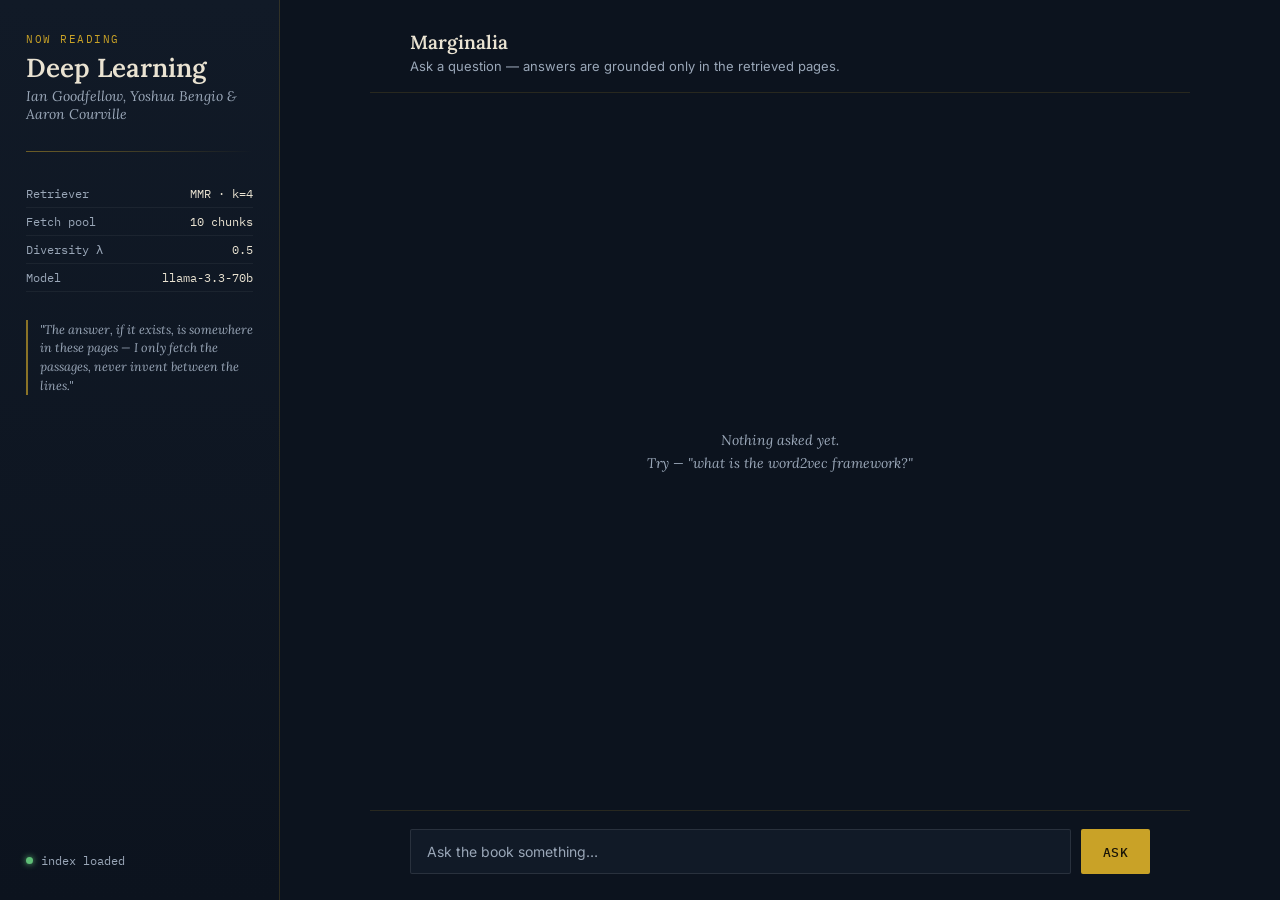
==== 09_Project/templates/index.html @ cace69a3 "added" ====
<!DOCTYPE html>
<html lang="en">
<head>
<meta charset="UTF-8">
<meta name="viewport" content="width=device-width, initial-scale=1.0">
<title>Marginalia — Deep Learning Reading Companion</title>
<link rel="preconnect" href="https://fonts.googleapis.com">
<link href="https://fonts.googleapis.com/css2?family=Lora:ital,wght@0,500;0,600;1,500&family=Inter:wght@400;500;600&family=IBM+Plex+Mono:wght@400;500&display=swap" rel="stylesheet">
<style>
  :root{
    --ink:#111a27;
    --ink-2:#0c131e;
    --paper:#f4eddc;
    --paper-dim:#e9e0cb;
    --gold:#c9a227;
    --gold-dim:#8a7327;
    --slate:#2c3b4d;
    --slate-2:#3a4c62;
    --text-light:#eae3d2;
    --text-dim:#9aa7b8;
    --text-dark:#20180a;
    --radius:2px;
  }

  *{box-sizing:border-box;}
  html,body{height:100%;}
  body{
    margin:0;
    background:var(--ink-2);
    color:var(--text-light);
    font-family:'Inter',sans-serif;
    display:flex;
    min-height:100vh;
  }

  /* ---------- Sidebar: the book jacket ---------- */
  .jacket{
    width:280px;
    flex-shrink:0;
    background:linear-gradient(180deg,var(--ink) 0%, var(--ink-2) 100%);
    border-right:1px solid rgba(201,162,39,0.18);
    padding:32px 26px;
    display:flex;
    flex-direction:column;
    gap:28px;
  }

  .jacket-eyebrow{
    font-family:'IBM Plex Mono',monospace;
    font-size:11px;
    letter-spacing:0.14em;
    text-transform:uppercase;
    color:var(--gold);
  }

  .jacket-title{
    font-family:'Lora',serif;
    font-size:26px;
    font-weight:600;
    line-height:1.25;
    color:var(--text-light);
    margin:6px 0 2px;
  }

  .jacket-author{
    font-family:'Lora',serif;
    font-style:italic;
    font-size:14px;
    color:var(--text-dim);
  }

  .spine-rule{
    height:1px;
    background:linear-gradient(90deg, var(--gold) 0%, transparent 100%);
    opacity:0.5;
  }

  .stat-row{
    display:flex;
    justify-content:space-between;
    font-family:'IBM Plex Mono',monospace;
    font-size:12px;
    color:var(--text-dim);
    padding:6px 0;
    border-bottom:1px solid rgba(255,255,255,0.05);
  }
  .stat-row span:last-child{color:var(--text-light);}

  .status-line{
    display:flex;
    align-items:center;
    gap:8px;
    font-family:'IBM Plex Mono',monospace;
    font-size:12px;
    color:var(--text-dim);
    margin-top:auto;
  }
  .status-dot{
    width:7px;height:7px;border-radius:50%;
    background:#5fbf77;
    box-shadow:0 0 6px #5fbf77;
    flex-shrink:0;
  }
  .status-dot.offline{background:#c95050;box-shadow:0 0 6px #c95050;}

  .jacket-note{
    font-family:'Lora',serif;
    font-style:italic;
    font-size:12.5px;
    color:var(--text-dim);
    line-height:1.5;
    border-left:2px solid var(--gold-dim);
    padding-left:12px;
  }

  /* ---------- Main reading column ---------- */
  .page{
    flex:1;
    display:flex;
    flex-direction:column;
    max-width:820px;
    margin:0 auto;
    width:100%;
    min-width:0;
  }

  .page-header{
    padding:30px 40px 18px;
    border-bottom:1px solid rgba(201,162,39,0.15);
  }
  .page-header h1{
    font-family:'Lora',serif;
    font-weight:600;
    font-size:19px;
    margin:0 0 4px;
    color:var(--text-light);
  }
  .page-header p{
    margin:0;
    font-size:13px;
    color:var(--text-dim);
  }

  .thread{
    flex:1;
    overflow-y:auto;
    padding:28px 40px;
    display:flex;
    flex-direction:column;
    gap:22px;
  }

  .msg{
    max-width:78%;
    display:flex;
    flex-direction:column;
    gap:8px;
  }
  .msg.user{align-self:flex-end;}
  .msg.ai{align-self:flex-start;}

  .msg-label{
    font-family:'IBM Plex Mono',monospace;
    font-size:10.5px;
    letter-spacing:0.1em;
    text-transform:uppercase;
    color:var(--text-dim);
  }
  .msg.user .msg-label{text-align:right;}

  .bubble{
    padding:14px 18px;
    font-size:14.5px;
    line-height:1.6;
    border-radius:var(--radius);
    white-space:pre-wrap;
  }

  .msg.user .bubble{
    background:var(--slate);
    color:var(--text-light);
    border-top-right-radius:0;
  }

  .msg.ai .bubble{
    background:var(--paper);
    color:var(--text-dark);
    font-family:'Lora',serif;
    font-size:15px;
    border-top-left-radius:0;
    box-shadow:0 1px 0 rgba(0,0,0,0.15);
  }

  .footnote{
    font-family:'IBM Plex Mono',monospace;
    font-size:11px;
    color:var(--gold-dim);
    border-top:1px solid rgba(201,162,39,0.35);
    padding-top:6px;
    margin-top:2px;
  }

  .thinking{
    align-self:flex-start;
    font-family:'IBM Plex Mono',monospace;
    font-size:12px;
    color:var(--text-dim);
    padding-left:2px;
  }
  .thinking .dots span{
    animation:blink 1.4s infinite;
    opacity:0.2;
  }
  .thinking .dots span:nth-child(2){animation-delay:0.2s;}
  .thinking .dots span:nth-child(3){animation-delay:0.4s;}
  @keyframes blink{ 0%,80%,100%{opacity:0.2;} 40%{opacity:1;} }

  /* ---------- Composer ---------- */
  .composer{
    padding:18px 40px 26px;
    border-top:1px solid rgba(201,162,39,0.15);
    display:flex;
    gap:10px;
  }
  .composer input{
    flex:1;
    background:var(--ink);
    border:1px solid rgba(255,255,255,0.1);
    color:var(--text-light);
    font-family:'Inter',sans-serif;
    font-size:14px;
    padding:13px 16px;
    border-radius:var(--radius);
    outline:none;
  }
  .composer input:focus{border-color:var(--gold-dim);}
  .composer input::placeholder{color:var(--text-dim);}

  .composer button{
    background:var(--gold);
    color:#1a1508;
    border:none;
    font-family:'IBM Plex Mono',monospace;
    font-size:12.5px;
    font-weight:500;
    letter-spacing:0.04em;
    text-transform:uppercase;
    padding:0 22px;
    border-radius:var(--radius);
    cursor:pointer;
    transition:background 0.15s ease;
  }
  .composer button:hover{background:#e0b62e;}
  .composer button:disabled{background:var(--gold-dim);cursor:not-allowed;}

  .empty-state{
    margin:auto;
    text-align:center;
    color:var(--text-dim);
    font-family:'Lora',serif;
    font-style:italic;
    font-size:14px;
    max-width:340px;
    line-height:1.6;
  }

  /* scrollbar */
  .thread::-webkit-scrollbar{width:8px;}
  .thread::-webkit-scrollbar-thumb{background:rgba(201,162,39,0.25);border-radius:4px;}

  @media (max-width:720px){
    .jacket{display:none;}
    .page-header,.thread,.composer{padding-left:20px;padding-right:20px;}
  }
</style>
</head>
<body>

  <aside class="jacket">
    <div>
      <div class="jacket-eyebrow">Now reading</div>
      <div class="jacket-title">Deep Learning</div>
      <div class="jacket-author">Ian Goodfellow, Yoshua Bengio &amp; Aaron Courville</div>
    </div>

    <div class="spine-rule"></div>

    <div>
      <div class="stat-row"><span>Retriever</span><span>MMR · k=4</span></div>
      <div class="stat-row"><span>Fetch pool</span><span>10 chunks</span></div>
      <div class="stat-row"><span>Diversity λ</span><span>0.5</span></div>
      <div class="stat-row"><span>Model</span><span>llama-3.3-70b</span></div>
    </div>

    <div class="jacket-note">
      "The answer, if it exists, is somewhere in these pages — I only fetch the passages, never invent between the lines."
    </div>

    <div class="status-line">
      <span class="status-dot" id="statusDot"></span>
      <span id="statusText">checking connection…</span>
    </div>
  </aside>

  <main class="page">
    <div class="page-header">
      <h1>Marginalia</h1>
      <p>Ask a question — answers are grounded only in the retrieved pages.</p>
    </div>

    <div class="thread" id="thread">
      <div class="empty-state" id="emptyState">
        Nothing asked yet.<br>Try — "what is the word2vec framework?"
      </div>
    </div>

    <form class="composer" id="composer" autocomplete="off">
      <input type="text" id="queryInput" placeholder="Ask the book something…" />
      <button type="submit" id="sendBtn">Ask</button>
    </form>
  </main>

<script>
  const thread = document.getElementById('thread');
  const emptyState = document.getElementById('emptyState');
  const composer = document.getElementById('composer');
  const input = document.getElementById('queryInput');
  const sendBtn = document.getElementById('sendBtn');
  const statusDot = document.getElementById('statusDot');
  const statusText = document.getElementById('statusText');

  function addMessage(role, text, pages){
    if(emptyState) emptyState.remove();

    const wrap = document.createElement('div');
    wrap.className = 'msg ' + role;

    const label = document.createElement('div');
    label.className = 'msg-label';
    label.textContent = role === 'user' ? 'you' : 'marginalia';
    wrap.appendChild(label);

    const bubble = document.createElement('div');
    bubble.className = 'bubble';
    bubble.textContent = text;
    wrap.appendChild(bubble);

    if(role === 'ai' && pages && pages.length){
      const fn = document.createElement('div');
      fn.className = 'footnote';
      fn.textContent = 'pp. ' + pages.map(p => p + 1).join(', ');
      wrap.appendChild(fn);
    }

    thread.appendChild(wrap);
    thread.scrollTop = thread.scrollHeight;
    return wrap;
  }

  function addThinking(){
    const el = document.createElement('div');
    el.className = 'thinking';
    el.id = 'thinkingIndicator';
    el.innerHTML = 'turning pages<span class="dots"><span>.</span><span>.</span><span>.</span></span>';
    thread.appendChild(el);
    thread.scrollTop = thread.scrollHeight;
  }
  function removeThinking(){
    const el = document.getElementById('thinkingIndicator');
    if(el) el.remove();
  }

  async function checkStatus(){
    try{
      const res = await fetch('/chat', {method:'OPTIONS'});
      statusDot.classList.remove('offline');
      statusText.textContent = 'index loaded';
    }catch(e){
      statusDot.classList.add('offline');
      statusText.textContent = 'backend unreachable';
    }
  }
  checkStatus();

  composer.addEventListener('submit', async (e) => {
    e.preventDefault();
    const query = input.value.trim();
    if(!query) return;

    addMessage('user', query);
    input.value = '';
    sendBtn.disabled = true;
    addThinking();

    try{
      const res = await fetch('/chat', {
        method:'POST',
        headers:{'Content-Type':'application/json'},
        body: JSON.stringify({query})
      });
      const data = await res.json();
      removeThinking();

      if(!res.ok){
        addMessage('ai', data.error || 'Something went wrong reading the document.');
      } else {
        addMessage('ai', data.answer, data.pages);
      }
      statusDot.classList.remove('offline');
      statusText.textContent = 'index loaded';
    }catch(err){
      removeThinking();
      addMessage('ai', 'Could not reach the backend. Is app.py running?');
      statusDot.classList.add('offline');
      statusText.textContent = 'backend unreachable';
    } finally {
      sendBtn.disabled = false;
      input.focus();
    }
  });
</script>

</body>
</html>
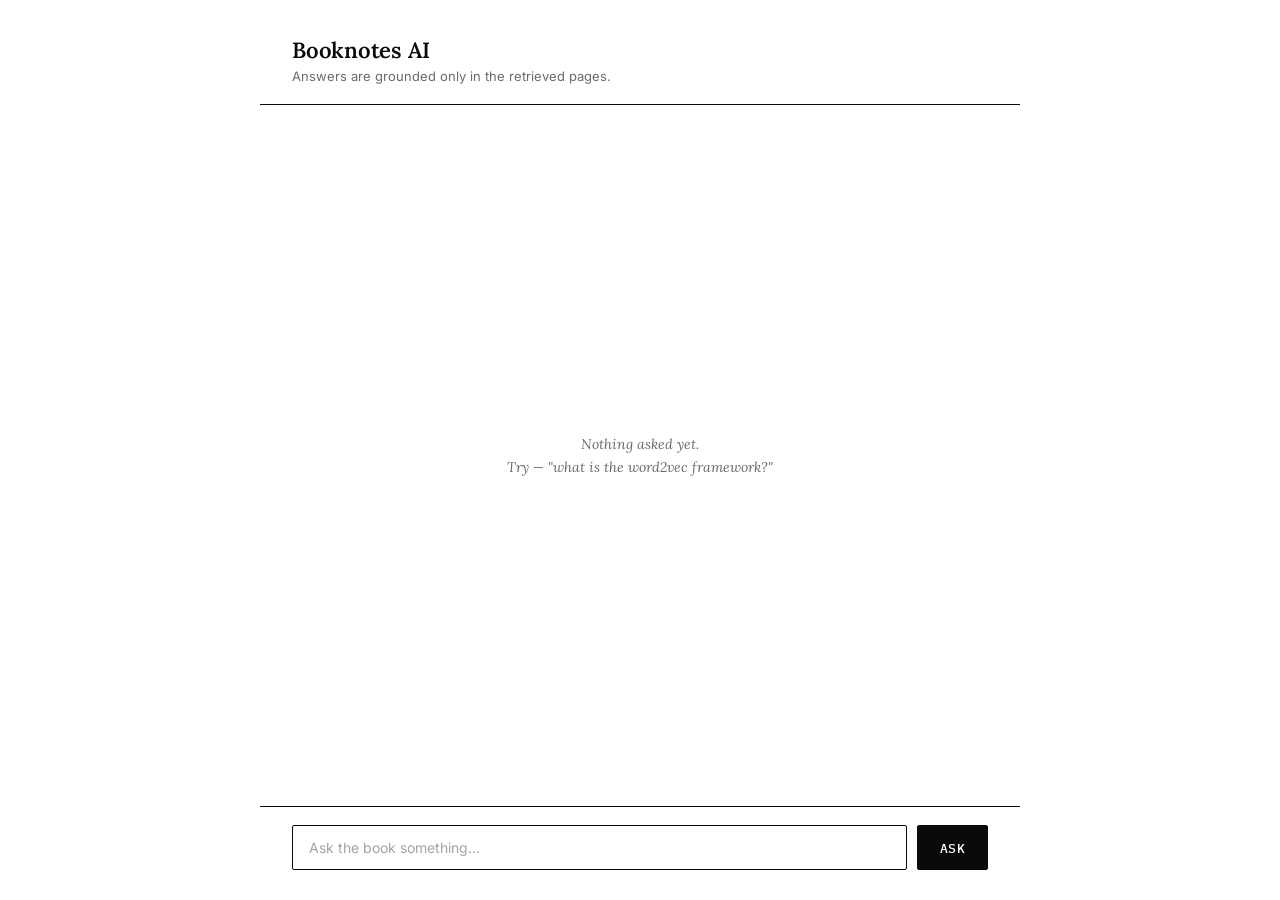
==== commit 865193e9: "added" ====
--- a/09_Project/templates/index.html
+++ b/09_Project/templates/index.html
@@ -3,137 +3,48 @@
 <head>
 <meta charset="UTF-8">
 <meta name="viewport" content="width=device-width, initial-scale=1.0">
-<title>Marginalia — Deep Learning Reading Companion</title>
+<title>Deep Learning Reading Companion</title>
 <link rel="preconnect" href="https://fonts.googleapis.com">
 <link href="https://fonts.googleapis.com/css2?family=Lora:ital,wght@0,500;0,600;1,500&family=Inter:wght@400;500;600&family=IBM+Plex+Mono:wght@400;500&display=swap" rel="stylesheet">
 <style>
   :root{
-    --ink:#111a27;
-    --ink-2:#0c131e;
-    --paper:#f4eddc;
-    --paper-dim:#e9e0cb;
-    --gold:#c9a227;
-    --gold-dim:#8a7327;
-    --slate:#2c3b4d;
-    --slate-2:#3a4c62;
-    --text-light:#eae3d2;
-    --text-dim:#9aa7b8;
-    --text-dark:#20180a;
-    --radius:2px;
+    --bg:#ffffff;
+    --ink:#0a0a0a;
+    --line:#e4e4e4;
+    --line-strong:#0a0a0a;
+    --text-dim:#6b6b6b;
   }
 
   *{box-sizing:border-box;}
   html,body{height:100%;}
   body{
     margin:0;
-    background:var(--ink-2);
-    color:var(--text-light);
+    background:var(--bg);
+    color:var(--ink);
     font-family:'Inter',sans-serif;
     display:flex;
+    justify-content:center;
     min-height:100vh;
   }
 
-  /* ---------- Sidebar: the book jacket ---------- */
-  .jacket{
-    width:280px;
-    flex-shrink:0;
-    background:linear-gradient(180deg,var(--ink) 0%, var(--ink-2) 100%);
-    border-right:1px solid rgba(201,162,39,0.18);
-    padding:32px 26px;
+  .page{
     display:flex;
     flex-direction:column;
-    gap:28px;
-  }
-
-  .jacket-eyebrow{
-    font-family:'IBM Plex Mono',monospace;
-    font-size:11px;
-    letter-spacing:0.14em;
-    text-transform:uppercase;
-    color:var(--gold);
-  }
-
-  .jacket-title{
-    font-family:'Lora',serif;
-    font-size:26px;
-    font-weight:600;
-    line-height:1.25;
-    color:var(--text-light);
-    margin:6px 0 2px;
-  }
-
-  .jacket-author{
-    font-family:'Lora',serif;
-    font-style:italic;
-    font-size:14px;
-    color:var(--text-dim);
-  }
-
-  .spine-rule{
-    height:1px;
-    background:linear-gradient(90deg, var(--gold) 0%, transparent 100%);
-    opacity:0.5;
-  }
-
-  .stat-row{
-    display:flex;
-    justify-content:space-between;
-    font-family:'IBM Plex Mono',monospace;
-    font-size:12px;
-    color:var(--text-dim);
-    padding:6px 0;
-    border-bottom:1px solid rgba(255,255,255,0.05);
-  }
-  .stat-row span:last-child{color:var(--text-light);}
-
-  .status-line{
-    display:flex;
-    align-items:center;
-    gap:8px;
-    font-family:'IBM Plex Mono',monospace;
-    font-size:12px;
-    color:var(--text-dim);
-    margin-top:auto;
-  }
-  .status-dot{
-    width:7px;height:7px;border-radius:50%;
-    background:#5fbf77;
-    box-shadow:0 0 6px #5fbf77;
-    flex-shrink:0;
-  }
-  .status-dot.offline{background:#c95050;box-shadow:0 0 6px #c95050;}
-
-  .jacket-note{
-    font-family:'Lora',serif;
-    font-style:italic;
-    font-size:12.5px;
-    color:var(--text-dim);
-    line-height:1.5;
-    border-left:2px solid var(--gold-dim);
-    padding-left:12px;
-  }
-
-  /* ---------- Main reading column ---------- */
-  .page{
-    flex:1;
-    display:flex;
-    flex-direction:column;
-    max-width:820px;
-    margin:0 auto;
+    max-width:760px;
     width:100%;
     min-width:0;
   }
 
   .page-header{
-    padding:30px 40px 18px;
-    border-bottom:1px solid rgba(201,162,39,0.15);
+    padding:36px 32px 20px;
+    border-bottom:1px solid var(--line-strong);
   }
   .page-header h1{
     font-family:'Lora',serif;
     font-weight:600;
-    font-size:19px;
+    font-size:22px;
     margin:0 0 4px;
-    color:var(--text-light);
+    letter-spacing:-0.01em;
   }
   .page-header p{
     margin:0;
@@ -144,17 +55,17 @@
   .thread{
     flex:1;
     overflow-y:auto;
-    padding:28px 40px;
+    padding:28px 32px;
     display:flex;
     flex-direction:column;
     gap:22px;
   }
 
   .msg{
-    max-width:78%;
+    max-width:80%;
     display:flex;
     flex-direction:column;
-    gap:8px;
+    gap:6px;
   }
   .msg.user{align-self:flex-end;}
   .msg.ai{align-self:flex-start;}
@@ -172,32 +83,29 @@
     padding:14px 18px;
     font-size:14.5px;
     line-height:1.6;
-    border-radius:var(--radius);
     white-space:pre-wrap;
   }
 
   .msg.user .bubble{
-    background:var(--slate);
-    color:var(--text-light);
-    border-top-right-radius:0;
+    background:var(--ink);
+    color:#ffffff;
+    border-radius:2px 2px 0 2px;
   }
 
   .msg.ai .bubble{
-    background:var(--paper);
-    color:var(--text-dark);
+    background:#ffffff;
+    color:var(--ink);
     font-family:'Lora',serif;
     font-size:15px;
-    border-top-left-radius:0;
-    box-shadow:0 1px 0 rgba(0,0,0,0.15);
+    border:1px solid var(--line-strong);
+    border-radius:0 2px 2px 2px;
   }
 
   .footnote{
     font-family:'IBM Plex Mono',monospace;
     font-size:11px;
-    color:var(--gold-dim);
-    border-top:1px solid rgba(201,162,39,0.35);
-    padding-top:6px;
-    margin-top:2px;
+    color:var(--text-dim);
+    padding-top:2px;
   }
 
   .thinking{
@@ -217,41 +125,41 @@
 
   /* ---------- Composer ---------- */
   .composer{
-    padding:18px 40px 26px;
-    border-top:1px solid rgba(201,162,39,0.15);
+    padding:18px 32px 30px;
+    border-top:1px solid var(--line-strong);
     display:flex;
     gap:10px;
   }
   .composer input{
     flex:1;
-    background:var(--ink);
-    border:1px solid rgba(255,255,255,0.1);
-    color:var(--text-light);
+    background:#ffffff;
+    border:1px solid var(--line-strong);
+    color:var(--ink);
     font-family:'Inter',sans-serif;
     font-size:14px;
     padding:13px 16px;
-    border-radius:var(--radius);
+    border-radius:2px;
     outline:none;
   }
-  .composer input:focus{border-color:var(--gold-dim);}
-  .composer input::placeholder{color:var(--text-dim);}
+  .composer input:focus{box-shadow:0 0 0 1px var(--ink);}
+  .composer input::placeholder{color:#a3a3a3;}
 
   .composer button{
-    background:var(--gold);
-    color:#1a1508;
-    border:none;
+    background:var(--ink);
+    color:#ffffff;
+    border:1px solid var(--ink);
     font-family:'IBM Plex Mono',monospace;
     font-size:12.5px;
     font-weight:500;
     letter-spacing:0.04em;
     text-transform:uppercase;
     padding:0 22px;
-    border-radius:var(--radius);
+    border-radius:2px;
     cursor:pointer;
-    transition:background 0.15s ease;
-  }
-  .composer button:hover{background:#e0b62e;}
-  .composer button:disabled{background:var(--gold-dim);cursor:not-allowed;}
+    transition:opacity 0.15s ease;
+  }
+  .composer button:hover{opacity:0.75;}
+  .composer button:disabled{opacity:0.35;cursor:not-allowed;}
 
   .empty-state{
     margin:auto;
@@ -264,48 +172,20 @@
     line-height:1.6;
   }
 
-  /* scrollbar */
   .thread::-webkit-scrollbar{width:8px;}
-  .thread::-webkit-scrollbar-thumb{background:rgba(201,162,39,0.25);border-radius:4px;}
+  .thread::-webkit-scrollbar-thumb{background:var(--line);border-radius:4px;}
 
   @media (max-width:720px){
-    .jacket{display:none;}
-    .page-header,.thread,.composer{padding-left:20px;padding-right:20px;}
+    .page-header,.thread,.composer{padding-left:18px;padding-right:18px;}
   }
 </style>
 </head>
 <body>
 
-  <aside class="jacket">
-    <div>
-      <div class="jacket-eyebrow">Now reading</div>
-      <div class="jacket-title">Deep Learning</div>
-      <div class="jacket-author">Ian Goodfellow, Yoshua Bengio &amp; Aaron Courville</div>
-    </div>
-
-    <div class="spine-rule"></div>
-
-    <div>
-      <div class="stat-row"><span>Retriever</span><span>MMR · k=4</span></div>
-      <div class="stat-row"><span>Fetch pool</span><span>10 chunks</span></div>
-      <div class="stat-row"><span>Diversity λ</span><span>0.5</span></div>
-      <div class="stat-row"><span>Model</span><span>llama-3.3-70b</span></div>
-    </div>
-
-    <div class="jacket-note">
-      "The answer, if it exists, is somewhere in these pages — I only fetch the passages, never invent between the lines."
-    </div>
-
-    <div class="status-line">
-      <span class="status-dot" id="statusDot"></span>
-      <span id="statusText">checking connection…</span>
-    </div>
-  </aside>
-
   <main class="page">
     <div class="page-header">
-      <h1>Marginalia</h1>
-      <p>Ask a question — answers are grounded only in the retrieved pages.</p>
+      <h1>Booknotes AI</h1>
+      <p>Answers are grounded only in the retrieved pages.</p>
     </div>
 
     <div class="thread" id="thread">
@@ -326,8 +206,6 @@
   const composer = document.getElementById('composer');
   const input = document.getElementById('queryInput');
   const sendBtn = document.getElementById('sendBtn');
-  const statusDot = document.getElementById('statusDot');
-  const statusText = document.getElementById('statusText');
 
   function addMessage(role, text, pages){
     if(emptyState) emptyState.remove();
@@ -337,7 +215,7 @@
 
     const label = document.createElement('div');
     label.className = 'msg-label';
-    label.textContent = role === 'user' ? 'you' : 'marginalia';
+    label.textContent = role === 'user' ? 'you' : 'AI';
     wrap.appendChild(label);
 
     const bubble = document.createElement('div');
@@ -369,18 +247,6 @@
     const el = document.getElementById('thinkingIndicator');
     if(el) el.remove();
   }
-
-  async function checkStatus(){
-    try{
-      const res = await fetch('/chat', {method:'OPTIONS'});
-      statusDot.classList.remove('offline');
-      statusText.textContent = 'index loaded';
-    }catch(e){
-      statusDot.classList.add('offline');
-      statusText.textContent = 'backend unreachable';
-    }
-  }
-  checkStatus();
 
   composer.addEventListener('submit', async (e) => {
     e.preventDefault();
@@ -406,13 +272,9 @@
       } else {
         addMessage('ai', data.answer, data.pages);
       }
-      statusDot.classList.remove('offline');
-      statusText.textContent = 'index loaded';
     }catch(err){
       removeThinking();
       addMessage('ai', 'Could not reach the backend. Is app.py running?');
-      statusDot.classList.add('offline');
-      statusText.textContent = 'backend unreachable';
     } finally {
       sendBtn.disabled = false;
       input.focus();
